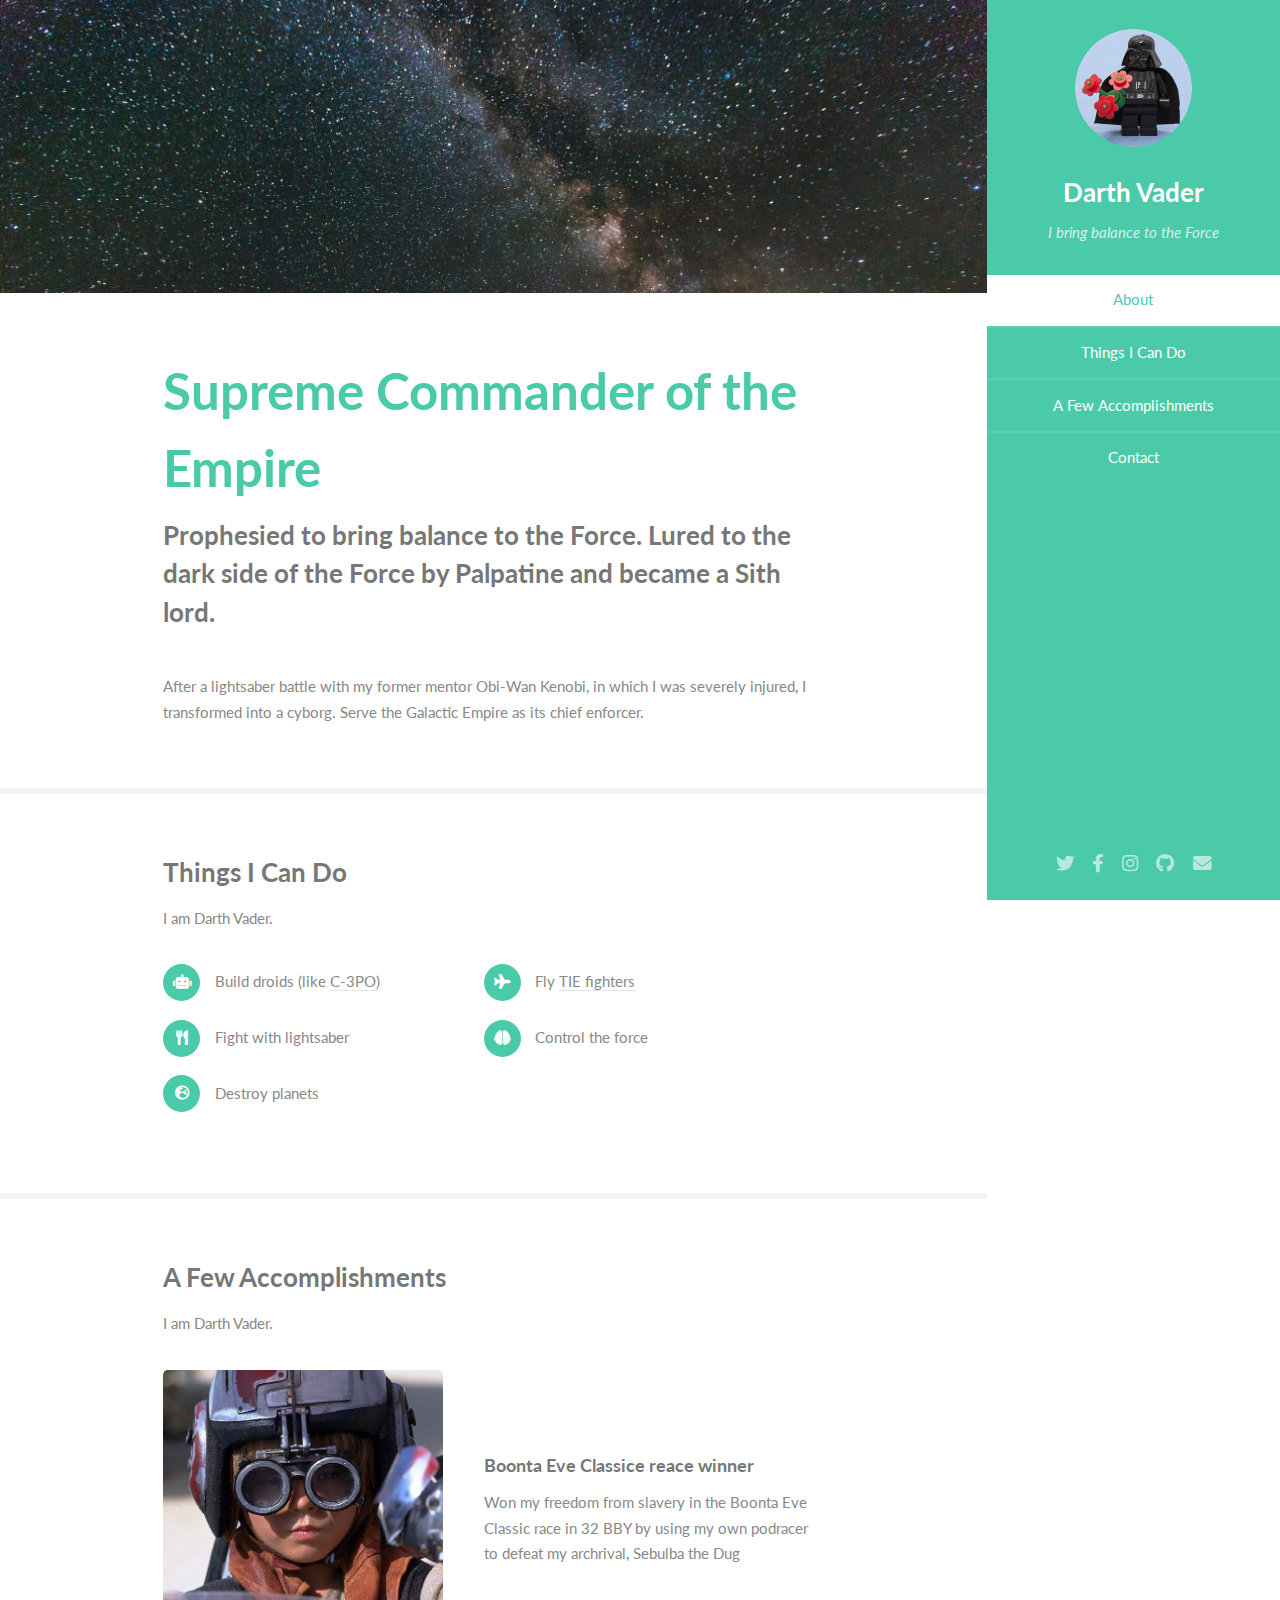
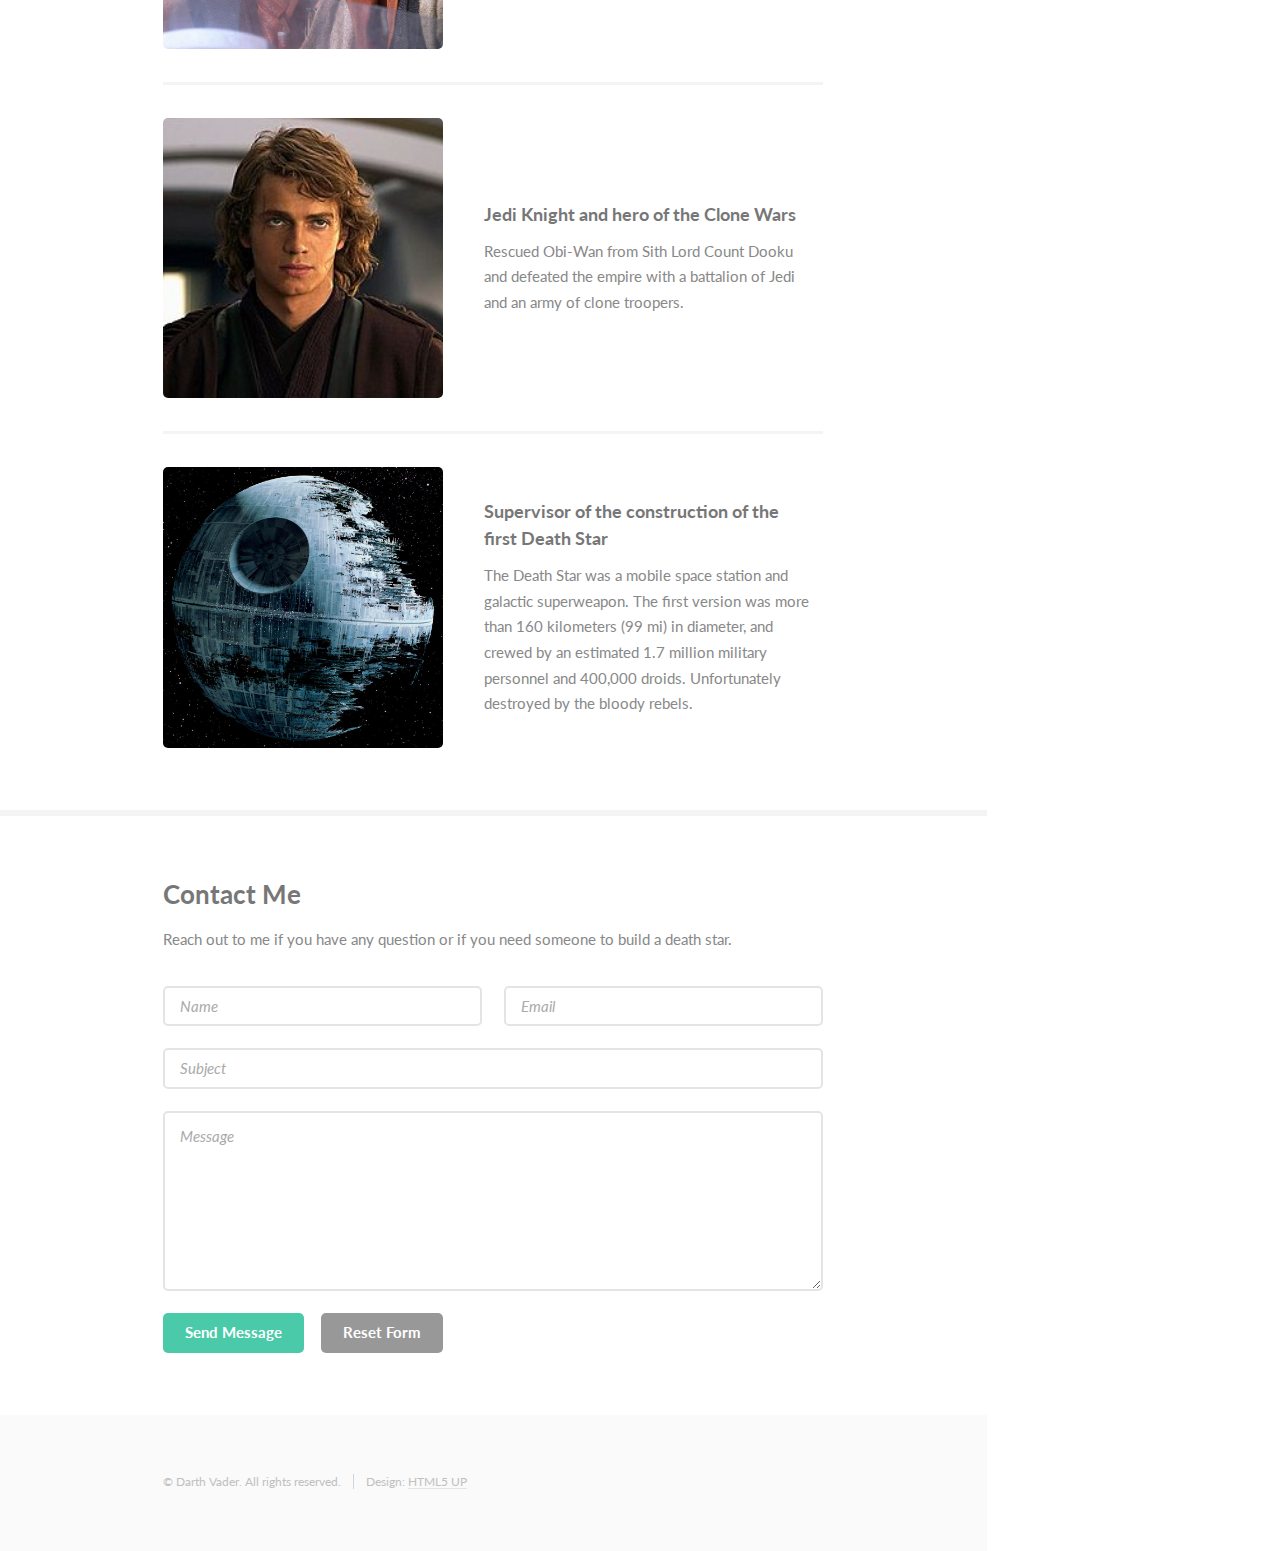
==== resume-template/index.html @ c3c48061 "Added resume website template" ====
<!DOCTYPE HTML>
<!--
	Read Only by HTML5 UP
	html5up.net | @ajlkn
	Free for personal and commercial use under the CCA 3.0 license (html5up.net/license)
-->
<html>
	<head>
		<title>Read Only by HTML5 UP</title>
		<meta charset="utf-8" />
		<meta name="viewport" content="width=device-width, initial-scale=1, user-scalable=no" />
		<link rel="stylesheet" href="assets/css/main.css" />
	</head>
	<body class="is-preload">

		<!-- Header -->
			<section id="header">
				<header>
					<span class="image avatar"><img src="images/avatar.jpg" alt="" /></span>
					<h1 id="logo"><a href="#">Darth Vader</a></h1>
					<p>I bring balance to the Force</p>
				</header>
				<nav id="nav">
					<ul>
						<li><a href="#one" class="active">About</a></li>
						<li><a href="#two">Things I Can Do</a></li>
						<li><a href="#three">A Few Accomplishments</a></li>
						<li><a href="#four">Contact</a></li>
					</ul>
				</nav>
				<footer>
					<ul class="icons">
						<li><a href="https://twitter.com/darthvader" class="icon brands fa-twitter"><span class="label">Twitter</span></a></li>
						<li><a href="https://www.facebook.com/SupremeCommanderofTheEmpire/" class="icon brands fa-facebook-f"><span class="label">Facebook</span></a></li>
						<li><a href="https://www.instagram.com/depressed_darth" class="icon brands fa-instagram"><span class="label">Instagram</span></a></li>
						<li><a href="#" class="icon brands fa-github"><span class="label">Github</span></a></li>
						<li><a href="supremecommanderoftheempire@gmail.com" class="icon solid fa-envelope"><span class="label">Email</span></a></li>
					</ul>
				</footer>
			</section>

		<!-- Wrapper -->
			<div id="wrapper">

				<!-- Main -->
					<div id="main">

						<!-- One -->
							<section id="one">
								<div class="image main" data-position="center">
									<img src="images/banner.jpg" alt="" />
								</div>
								<div class="container">
									<header class="major">
										<h2>Supreme Commander of the Empire</h2>
										<p>Prophesied to bring balance to the Force. Lured to the dark side of the Force by Palpatine and became a Sith lord.</p>
									</header>
									<p>After a lightsaber battle with my former mentor Obi-Wan Kenobi, in which I was severely injured, I transformed into a cyborg. Serve the Galactic Empire as its chief enforcer.</p>
								</div>
							</section>

						<!-- Two -->
							<section id="two">
								<div class="container">
									<h3>Things I Can Do</h3>
									<p>I am Darth Vader.</p>
									<ul class="feature-icons">
										<li class="icon solid fa-robot">Build droids (like <a href="https://en.wikipedia.org/wiki/C-3PO">C-3PO)</a></li>
										<li class="icon solid fa-plane">Fly <a href="https://en.wikipedia.org/wiki/TIE_fighter">TIE fighters</a></li>
										<li class="icon solid fa-utensils">Fight with lightsaber</li>
										<li class="icon solid fa-brain">Control the force</li>
										<li class="icon solid fa-globe-europe">Destroy planets</li>
									</ul>
								</div>
							</section>

						<!-- Three -->
							<section id="three">
								<div class="container">
									<h3>A Few Accomplishments</h3>
									<p>I am Darth Vader.</p>
									<div class="features">
										<article>
											<a href="#" class="image"><img src="images/pic01.jpg" alt="" /></a>
											<div class="inner">
												<h4>Boonta Eve Classice reace winner</h4>
												<p>Won my freedom from slavery in the Boonta Eve Classic race in 32 BBY by using my own podracer to defeat my archrival, Sebulba the Dug</p>
											</div>
										</article>
										<article>
											<a href="#" class="image"><img src="images/pic02.jpg" alt="" /></a>
											<div class="inner">
												<h4>Jedi Knight and hero of the Clone Wars</h4>
												<p>Rescued Obi-Wan from Sith Lord Count Dooku and defeated the empire with a battalion of Jedi and an army of clone troopers.</p>
											</div>
										</article>
										<article>
											<a href="#" class="image"><img src="images/pic03.jpg" alt="" /></a>
											<div class="inner">
												<h4>Supervisor of the construction of the first Death Star</h4>
												<p>The Death Star was a mobile space station and galactic superweapon. The first version was more than 160 kilometers (99 mi) in diameter, and crewed by an estimated 1.7 million military personnel and 400,000 droids. Unfortunately destroyed by the bloody rebels.</p>
											</div>
										</article>
									</div>
								</div>
							</section>

						<!-- Four -->
							<section id="four">
								<div class="container">
									<h3>Contact Me</h3>
									<p>Reach out to me if you have any question or if you need someone to build a death star.</p>
									<form method="post" id="contact-form">
										<div class="row gtr-uniform">
											<div class="col-6 col-12-xsmall"><input type="text" name="name" id="name" placeholder="Name" /></div>
											<div class="col-6 col-12-xsmall"><input type="email" name="email" id="email" placeholder="Email" /></div>
											<div class="col-12"><input type="text" name="subject" id="subject" placeholder="Subject" /></div>
											<div class="col-12"><textarea name="message" id="message" placeholder="Message" rows="6"></textarea></div>
											<div class="col-12">
												<ul class="actions">
													<li><input type="submit" onClick="sendMessage(event)" class="primary" value="Send Message" /></li>
													<li><input type="reset" value="Reset Form" /></li>
												</ul>
											</div>
										</div>
									</form>
								</div>
							</section>
					</div>

				<!-- Footer -->
					<section id="footer">
						<div class="container">
							<ul class="copyright">
								<li>&copy; Darth Vader. All rights reserved.</li><li>Design: <a href="http://html5up.net">HTML5 UP</a></li>
							</ul>
						</div>
					</section>

			</div>

		<!-- Scripts -->
			<script src="assets/js/jquery.min.js"></script>
			<script src="assets/js/jquery.scrollex.min.js"></script>
			<script src="assets/js/jquery.scrolly.min.js"></script>
			<script src="assets/js/browser.min.js"></script>
			<script src="assets/js/breakpoints.min.js"></script>
			<script src="assets/js/util.js"></script>
			<script src="assets/js/main.js"></script>
			<script src="assets/js/contact.js"></script>

	</body>
</html>
---- resume-template/assets/css/main.css ----
@import url("fontawesome-all.min.css");
@import url("https://fonts.googleapis.com/css?family=Lato:400,400italic,700,700italic|Source+Code+Pro:400");

/*
	Read Only by HTML5 UP
	html5up.net | @ajlkn
	Free for personal and commercial use under the CCA 3.0 license (html5up.net/license)
*/

html, body, div, span, applet, object,
iframe, h1, h2, h3, h4, h5, h6, p, blockquote,
pre, a, abbr, acronym, address, big, cite,
code, del, dfn, em, img, ins, kbd, q, s, samp,
small, strike, strong, sub, sup, tt, var, b,
u, i, center, dl, dt, dd, ol, ul, li, fieldset,
form, label, legend, table, caption, tbody,
tfoot, thead, tr, th, td, article, aside,
canvas, details, embed, figure, figcaption,
footer, header, hgroup, menu, nav, output, ruby,
section, summary, time, mark, audio, video {
	margin: 0;
	padding: 0;
	border: 0;
	font-size: 100%;
	font: inherit;
	vertical-align: baseline;}

article, aside, details, figcaption, figure,
footer, header, hgroup, menu, nav, section {
	display: block;}

body {
	line-height: 1;
}

ol, ul {
	list-style: none;
}

blockquote, q {
	quotes: none;
}

	blockquote:before, blockquote:after, q:before, q:after {
		content: '';
		content: none;
	}

table {
	border-collapse: collapse;
	border-spacing: 0;
}

body {
	-webkit-text-size-adjust: none;
}

mark {
	background-color: transparent;
	color: inherit;
}

input::-moz-focus-inner {
	border: 0;
	padding: 0;
}

input, select, textarea {
	-moz-appearance: none;
	-webkit-appearance: none;
	-ms-appearance: none;
	appearance: none;
}

/* Basic */

	html {
		box-sizing: border-box;
	}

	*, *:before, *:after {
		box-sizing: inherit;
	}

	body {
		background: #fff;
	}

		body.is-preload *, body.is-preload *:before, body.is-preload *:after {
			-moz-animation: none !important;
			-webkit-animation: none !important;
			-ms-animation: none !important;
			animation: none !important;
			-moz-transition: none !important;
			-webkit-transition: none !important;
			-ms-transition: none !important;
			transition: none !important;
		}

	body, input, select, textarea {
		color: #888;
		font-family: "Lato", sans-serif;
		font-size: 16pt;
		font-weight: 400;
		line-height: 1.75em;
	}

	a {
		-moz-transition: color 0.2s ease-in-out, border-color 0.2s ease-in-out;
		-webkit-transition: color 0.2s ease-in-out, border-color 0.2s ease-in-out;
		-ms-transition: color 0.2s ease-in-out, border-color 0.2s ease-in-out;
		transition: color 0.2s ease-in-out, border-color 0.2s ease-in-out;
		border-bottom: solid 1px #e4e4e4;
		color: inherit;
		text-decoration: none;
	}

		a:hover {
			border-bottom-color: transparent;
			color: #4acaa8 !important;
		}

	strong, b {
		color: #777;
		font-weight: 700;
	}

	em, i {
		font-style: italic;
	}

	p {
		margin: 0 0 2.25em 0;
	}

	h1, h2, h3, h4, h5, h6 {
		color: #777;
		font-weight: 700;
		line-height: 1em;
		margin: 0 0 0.5625em 0;
	}

		h1 a, h2 a, h3 a, h4 a, h5 a, h6 a {
			border: 0;
			color: inherit;
			text-decoration: none;
		}

	h2 {
		font-size: 2em;
		line-height: 1.5em;
	}

	h3 {
		font-size: 1.75em;
		line-height: 1.5em;
	}

	h4 {
		font-size: 1.25em;
		line-height: 1.5em;
	}

	h5 {
		font-size: 0.9em;
		line-height: 1.5em;
	}

	h6 {
		font-size: 0.7em;
		line-height: 1.5em;
	}

	sub {
		font-size: 0.8em;
		position: relative;
		top: 0.5em;
	}

	sup {
		font-size: 0.8em;
		position: relative;
		top: -0.5em;
	}

	hr {
		border: 0;
		border-bottom: solid 2px #f4f4f4;
		margin: 2.25em 0;
	}

		hr.major {
			margin: 3.375em 0;
		}

	blockquote {
		border-left: solid 8px #e4e4e4;
		font-style: italic;
		margin: 0 0 2.25em 0;
		padding: 0.5em 0 0.5em 2em;
	}

	code {
		background: #555;
		border-radius: 5px;
		color: #fff;
		font-family: "Source Code Pro", monospace;
		font-size: 0.9em;
		margin: 0 0.25em;
		padding: 0.25em 0.65em;
	}

	pre {
		font-family: "Source Code Pro", monospace;
		font-size: 0.9em;
		margin: 0 0 2.25em 0;
	}

		pre code {
			-webkit-overflow-scrolling: touch;
			display: block;
			line-height: 1.5em;
			overflow-x: auto;
			padding: 1em 1.5em;
		}

	.align-left {
		text-align: left;
	}

	.align-center {
		text-align: center;
	}

	.align-right {
		text-align: right;
	}

/* Row */

	.row {
		display: flex;
		flex-wrap: wrap;
		box-sizing: border-box;
		align-items: stretch;
	}

		.row > * {
			box-sizing: border-box;
		}

		.row.gtr-uniform > * > :last-child {
			margin-bottom: 0;
		}

		.row.aln-left {
			justify-content: flex-start;
		}

		.row.aln-center {
			justify-content: center;
		}

		.row.aln-right {
			justify-content: flex-end;
		}

		.row.aln-top {
			align-items: flex-start;
		}

		.row.aln-middle {
			align-items: center;
		}

		.row.aln-bottom {
			align-items: flex-end;
		}

		.row > .imp {
			order: -1;
		}

		.row > .col-1 {
			width: 8.33333%;
		}

		.row > .off-1 {
			margin-left: 8.33333%;
		}

		.row > .col-2 {
			width: 16.66667%;
		}

		.row > .off-2 {
			margin-left: 16.66667%;
		}

		.row > .col-3 {
			width: 25%;
		}

		.row > .off-3 {
			margin-left: 25%;
		}

		.row > .col-4 {
			width: 33.33333%;
		}

		.row > .off-4 {
			margin-left: 33.33333%;
		}

		.row > .col-5 {
			width: 41.66667%;
		}

		.row > .off-5 {
			margin-left: 41.66667%;
		}

		.row > .col-6 {
			width: 50%;
		}

		.row > .off-6 {
			margin-left: 50%;
		}

		.row > .col-7 {
			width: 58.33333%;
		}

		.row > .off-7 {
			margin-left: 58.33333%;
		}

		.row > .col-8 {
			width: 66.66667%;
		}

		.row > .off-8 {
			margin-left: 66.66667%;
		}

		.row > .col-9 {
			width: 75%;
		}

		.row > .off-9 {
			margin-left: 75%;
		}

		.row > .col-10 {
			width: 83.33333%;
		}

		.row > .off-10 {
			margin-left: 83.33333%;
		}

		.row > .col-11 {
			width: 91.66667%;
		}

		.row > .off-11 {
			margin-left: 91.66667%;
		}

		.row > .col-12 {
			width: 100%;
		}

		.row > .off-12 {
			margin-left: 100%;
		}

		.row.gtr-0 {
			margin-top: 0;
			margin-left: 0em;
		}

			.row.gtr-0 > * {
				padding: 0 0 0 0em;
			}

			.row.gtr-0.gtr-uniform {
				margin-top: 0em;
			}

				.row.gtr-0.gtr-uniform > * {
					padding-top: 0em;
				}

		.row.gtr-25 {
			margin-top: 0;
			margin-left: -0.5em;
		}

			.row.gtr-25 > * {
				padding: 0 0 0 0.5em;
			}

			.row.gtr-25.gtr-uniform {
				margin-top: -0.5em;
			}

				.row.gtr-25.gtr-uniform > * {
					padding-top: 0.5em;
				}

		.row.gtr-50 {
			margin-top: 0;
			margin-left: -1em;
		}

			.row.gtr-50 > * {
				padding: 0 0 0 1em;
			}

			.row.gtr-50.gtr-uniform {
				margin-top: -1em;
			}

				.row.gtr-50.gtr-uniform > * {
					padding-top: 1em;
				}

		.row {
			margin-top: 0;
			margin-left: -2em;
		}

			.row > * {
				padding: 0 0 0 2em;
			}

			.row.gtr-uniform {
				margin-top: -2em;
			}

				.row.gtr-uniform > * {
					padding-top: 2em;
				}

		.row.gtr-150 {
			margin-top: 0;
			margin-left: -3em;
		}

			.row.gtr-150 > * {
				padding: 0 0 0 3em;
			}

			.row.gtr-150.gtr-uniform {
				margin-top: -3em;
			}

				.row.gtr-150.gtr-uniform > * {
					padding-top: 3em;
				}

		.row.gtr-200 {
			margin-top: 0;
			margin-left: -4em;
		}

			.row.gtr-200 > * {
				padding: 0 0 0 4em;
			}

			.row.gtr-200.gtr-uniform {
				margin-top: -4em;
			}

				.row.gtr-200.gtr-uniform > * {
					padding-top: 4em;
				}

		@media screen and (max-width: 1680px) {

			.row {
				display: flex;
				flex-wrap: wrap;
				box-sizing: border-box;
				align-items: stretch;
			}

				.row > * {
					box-sizing: border-box;
				}

				.row.gtr-uniform > * > :last-child {
					margin-bottom: 0;
				}

				.row.aln-left {
					justify-content: flex-start;
				}

				.row.aln-center {
					justify-content: center;
				}

				.row.aln-right {
					justify-content: flex-end;
				}

				.row.aln-top {
					align-items: flex-start;
				}

				.row.aln-middle {
					align-items: center;
				}

				.row.aln-bottom {
					align-items: flex-end;
				}

				.row > .imp-xlarge {
					order: -1;
				}

				.row > .col-1-xlarge {
					width: 8.33333%;
				}

				.row > .off-1-xlarge {
					margin-left: 8.33333%;
				}

				.row > .col-2-xlarge {
					width: 16.66667%;
				}

				.row > .off-2-xlarge {
					margin-left: 16.66667%;
				}

				.row > .col-3-xlarge {
					width: 25%;
				}

				.row > .off-3-xlarge {
					margin-left: 25%;
				}

				.row > .col-4-xlarge {
					width: 33.33333%;
				}

				.row > .off-4-xlarge {
					margin-left: 33.33333%;
				}

				.row > .col-5-xlarge {
					width: 41.66667%;
				}

				.row > .off-5-xlarge {
					margin-left: 41.66667%;
				}

				.row > .col-6-xlarge {
					width: 50%;
				}

				.row > .off-6-xlarge {
					margin-left: 50%;
				}

				.row > .col-7-xlarge {
					width: 58.33333%;
				}

				.row > .off-7-xlarge {
					margin-left: 58.33333%;
				}

				.row > .col-8-xlarge {
					width: 66.66667%;
				}

				.row > .off-8-xlarge {
					margin-left: 66.66667%;
				}

				.row > .col-9-xlarge {
					width: 75%;
				}

				.row > .off-9-xlarge {
					margin-left: 75%;
				}

				.row > .col-10-xlarge {
					width: 83.33333%;
				}

				.row > .off-10-xlarge {
					margin-left: 83.33333%;
				}

				.row > .col-11-xlarge {
					width: 91.66667%;
				}

				.row > .off-11-xlarge {
					margin-left: 91.66667%;
				}

				.row > .col-12-xlarge {
					width: 100%;
				}

				.row > .off-12-xlarge {
					margin-left: 100%;
				}

				.row.gtr-0 {
					margin-top: 0;
					margin-left: 0em;
				}

					.row.gtr-0 > * {
						padding: 0 0 0 0em;
					}

					.row.gtr-0.gtr-uniform {
						margin-top: 0em;
					}

						.row.gtr-0.gtr-uniform > * {
							padding-top: 0em;
						}

				.row.gtr-25 {
					margin-top: 0;
					margin-left: -0.5em;
				}

					.row.gtr-25 > * {
						padding: 0 0 0 0.5em;
					}

					.row.gtr-25.gtr-uniform {
						margin-top: -0.5em;
					}

						.row.gtr-25.gtr-uniform > * {
							padding-top: 0.5em;
						}

				.row.gtr-50 {
					margin-top: 0;
					margin-left: -1em;
				}

					.row.gtr-50 > * {
						padding: 0 0 0 1em;
					}

					.row.gtr-50.gtr-uniform {
						margin-top: -1em;
					}

						.row.gtr-50.gtr-uniform > * {
							padding-top: 1em;
						}

				.row {
					margin-top: 0;
					margin-left: -2em;
				}

					.row > * {
						padding: 0 0 0 2em;
					}

					.row.gtr-uniform {
						margin-top: -2em;
					}

						.row.gtr-uniform > * {
							padding-top: 2em;
						}

				.row.gtr-150 {
					margin-top: 0;
					margin-left: -3em;
				}

					.row.gtr-150 > * {
						padding: 0 0 0 3em;
					}

					.row.gtr-150.gtr-uniform {
						margin-top: -3em;
					}

						.row.gtr-150.gtr-uniform > * {
							padding-top: 3em;
						}

				.row.gtr-200 {
					margin-top: 0;
					margin-left: -4em;
				}

					.row.gtr-200 > * {
						padding: 0 0 0 4em;
					}

					.row.gtr-200.gtr-uniform {
						margin-top: -4em;
					}

						.row.gtr-200.gtr-uniform > * {
							padding-top: 4em;
						}

		}

		@media screen and (max-width: 1280px) {

			.row {
				display: flex;
				flex-wrap: wrap;
				box-sizing: border-box;
				align-items: stretch;
			}

				.row > * {
					box-sizing: border-box;
				}

				.row.gtr-uniform > * > :last-child {
					margin-bottom: 0;
				}

				.row.aln-left {
					justify-content: flex-start;
				}

				.row.aln-center {
					justify-content: center;
				}

				.row.aln-right {
					justify-content: flex-end;
				}

				.row.aln-top {
					align-items: flex-start;
				}

				.row.aln-middle {
					align-items: center;
				}

				.row.aln-bottom {
					align-items: flex-end;
				}

				.row > .imp-large {
					order: -1;
				}

				.row > .col-1-large {
					width: 8.33333%;
				}

				.row > .off-1-large {
					margin-left: 8.33333%;
				}

				.row > .col-2-large {
					width: 16.66667%;
				}

				.row > .off-2-large {
					margin-left: 16.66667%;
				}

				.row > .col-3-large {
					width: 25%;
				}

				.row > .off-3-large {
					margin-left: 25%;
				}

				.row > .col-4-large {
					width: 33.33333%;
				}

				.row > .off-4-large {
					margin-left: 33.33333%;
				}

				.row > .col-5-large {
					width: 41.66667%;
				}

				.row > .off-5-large {
					margin-left: 41.66667%;
				}

				.row > .col-6-large {
					width: 50%;
				}

				.row > .off-6-large {
					margin-left: 50%;
				}

				.row > .col-7-large {
					width: 58.33333%;
				}

				.row > .off-7-large {
					margin-left: 58.33333%;
				}

				.row > .col-8-large {
					width: 66.66667%;
				}

				.row > .off-8-large {
					margin-left: 66.66667%;
				}

				.row > .col-9-large {
					width: 75%;
				}

				.row > .off-9-large {
					margin-left: 75%;
				}

				.row > .col-10-large {
					width: 83.33333%;
				}

				.row > .off-10-large {
					margin-left: 83.33333%;
				}

				.row > .col-11-large {
					width: 91.66667%;
				}

				.row > .off-11-large {
					margin-left: 91.66667%;
				}

				.row > .col-12-large {
					width: 100%;
				}

				.row > .off-12-large {
					margin-left: 100%;
				}

				.row.gtr-0 {
					margin-top: 0;
					margin-left: 0em;
				}

					.row.gtr-0 > * {
						padding: 0 0 0 0em;
					}

					.row.gtr-0.gtr-uniform {
						margin-top: 0em;
					}

						.row.gtr-0.gtr-uniform > * {
							padding-top: 0em;
						}

				.row.gtr-25 {
					margin-top: 0;
					margin-left: -0.375em;
				}

					.row.gtr-25 > * {
						padding: 0 0 0 0.375em;
					}

					.row.gtr-25.gtr-uniform {
						margin-top: -0.375em;
					}

						.row.gtr-25.gtr-uniform > * {
							padding-top: 0.375em;
						}

				.row.gtr-50 {
					margin-top: 0;
					margin-left: -0.75em;
				}

					.row.gtr-50 > * {
						padding: 0 0 0 0.75em;
					}

					.row.gtr-50.gtr-uniform {
						margin-top: -0.75em;
					}

						.row.gtr-50.gtr-uniform > * {
							padding-top: 0.75em;
						}

				.row {
					margin-top: 0;
					margin-left: -1.5em;
				}

					.row > * {
						padding: 0 0 0 1.5em;
					}

					.row.gtr-uniform {
						margin-top: -1.5em;
					}

						.row.gtr-uniform > * {
							padding-top: 1.5em;
						}

				.row.gtr-150 {
					margin-top: 0;
					margin-left: -2.25em;
				}

					.row.gtr-150 > * {
						padding: 0 0 0 2.25em;
					}

					.row.gtr-150.gtr-uniform {
						margin-top: -2.25em;
					}

						.row.gtr-150.gtr-uniform > * {
							padding-top: 2.25em;
						}

				.row.gtr-200 {
					margin-top: 0;
					margin-left: -3em;
				}

					.row.gtr-200 > * {
						padding: 0 0 0 3em;
					}

					.row.gtr-200.gtr-uniform {
						margin-top: -3em;
					}

						.row.gtr-200.gtr-uniform > * {
							padding-top: 3em;
						}

		}

		@media screen and (max-width: 1024px) {

			.row {
				display: flex;
				flex-wrap: wrap;
				box-sizing: border-box;
				align-items: stretch;
			}

				.row > * {
					box-sizing: border-box;
				}

				.row.gtr-uniform > * > :last-child {
					margin-bottom: 0;
				}

				.row.aln-left {
					justify-content: flex-start;
				}

				.row.aln-center {
					justify-content: center;
				}

				.row.aln-right {
					justify-content: flex-end;
				}

				.row.aln-top {
					align-items: flex-start;
				}

				.row.aln-middle {
					align-items: center;
				}

				.row.aln-bottom {
					align-items: flex-end;
				}

				.row > .imp-medium {
					order: -1;
				}

				.row > .col-1-medium {
					width: 8.33333%;
				}

				.row > .off-1-medium {
					margin-left: 8.33333%;
				}

				.row > .col-2-medium {
					width: 16.66667%;
				}

				.row > .off-2-medium {
					margin-left: 16.66667%;
				}

				.row > .col-3-medium {
					width: 25%;
				}

				.row > .off-3-medium {
					margin-left: 25%;
				}

				.row > .col-4-medium {
					width: 33.33333%;
				}

				.row > .off-4-medium {
					margin-left: 33.33333%;
				}

				.row > .col-5-medium {
					width: 41.66667%;
				}

				.row > .off-5-medium {
					margin-left: 41.66667%;
				}

				.row > .col-6-medium {
					width: 50%;
				}

				.row > .off-6-medium {
					margin-left: 50%;
				}

				.row > .col-7-medium {
					width: 58.33333%;
				}

				.row > .off-7-medium {
					margin-left: 58.33333%;
				}

				.row > .col-8-medium {
					width: 66.66667%;
				}

				.row > .off-8-medium {
					margin-left: 66.66667%;
				}

				.row > .col-9-medium {
					width: 75%;
				}

				.row > .off-9-medium {
					margin-left: 75%;
				}

				.row > .col-10-medium {
					width: 83.33333%;
				}

				.row > .off-10-medium {
					margin-left: 83.33333%;
				}

				.row > .col-11-medium {
					width: 91.66667%;
				}

				.row > .off-11-medium {
					margin-left: 91.66667%;
				}

				.row > .col-12-medium {
					width: 100%;
				}

				.row > .off-12-medium {
					margin-left: 100%;
				}

				.row.gtr-0 {
					margin-top: 0;
					margin-left: 0em;
				}

					.row.gtr-0 > * {
						padding: 0 0 0 0em;
					}

					.row.gtr-0.gtr-uniform {
						margin-top: 0em;
					}

						.row.gtr-0.gtr-uniform > * {
							padding-top: 0em;
						}

				.row.gtr-25 {
					margin-top: 0;
					margin-left: -0.375em;
				}

					.row.gtr-25 > * {
						padding: 0 0 0 0.375em;
					}

					.row.gtr-25.gtr-uniform {
						margin-top: -0.375em;
					}

						.row.gtr-25.gtr-uniform > * {
							padding-top: 0.375em;
						}

				.row.gtr-50 {
					margin-top: 0;
					margin-left: -0.75em;
				}

					.row.gtr-50 > * {
						padding: 0 0 0 0.75em;
					}

					.row.gtr-50.gtr-uniform {
						margin-top: -0.75em;
					}

						.row.gtr-50.gtr-uniform > * {
							padding-top: 0.75em;
						}

				.row {
					margin-top: 0;
					margin-left: -1.5em;
				}

					.row > * {
						padding: 0 0 0 1.5em;
					}

					.row.gtr-uniform {
						margin-top: -1.5em;
					}

						.row.gtr-uniform > * {
							padding-top: 1.5em;
						}

				.row.gtr-150 {
					margin-top: 0;
					margin-left: -2.25em;
				}

					.row.gtr-150 > * {
						padding: 0 0 0 2.25em;
					}

					.row.gtr-150.gtr-uniform {
						margin-top: -2.25em;
					}

						.row.gtr-150.gtr-uniform > * {
							padding-top: 2.25em;
						}

				.row.gtr-200 {
					margin-top: 0;
					margin-left: -3em;
				}

					.row.gtr-200 > * {
						padding: 0 0 0 3em;
					}

					.row.gtr-200.gtr-uniform {
						margin-top: -3em;
					}

						.row.gtr-200.gtr-uniform > * {
							padding-top: 3em;
						}

		}

		@media screen and (max-width: 736px) {

			.row {
				display: flex;
				flex-wrap: wrap;
				box-sizing: border-box;
				align-items: stretch;
			}

				.row > * {
					box-sizing: border-box;
				}

				.row.gtr-uniform > * > :last-child {
					margin-bottom: 0;
				}

				.row.aln-left {
					justify-content: flex-start;
				}

				.row.aln-center {
					justify-content: center;
				}

				.row.aln-right {
					justify-content: flex-end;
				}

				.row.aln-top {
					align-items: flex-start;
				}

				.row.aln-middle {
					align-items: center;
				}

				.row.aln-bottom {
					align-items: flex-end;
				}

				.row > .imp-small {
					order: -1;
				}

				.row > .col-1-small {
					width: 8.33333%;
				}

				.row > .off-1-small {
					margin-left: 8.33333%;
				}

				.row > .col-2-small {
					width: 16.66667%;
				}

				.row > .off-2-small {
					margin-left: 16.66667%;
				}

				.row > .col-3-small {
					width: 25%;
				}

				.row > .off-3-small {
					margin-left: 25%;
				}

				.row > .col-4-small {
					width: 33.33333%;
				}

				.row > .off-4-small {
					margin-left: 33.33333%;
				}

				.row > .col-5-small {
					width: 41.66667%;
				}

				.row > .off-5-small {
					margin-left: 41.66667%;
				}

				.row > .col-6-small {
					width: 50%;
				}

				.row > .off-6-small {
					margin-left: 50%;
				}

				.row > .col-7-small {
					width: 58.33333%;
				}

				.row > .off-7-small {
					margin-left: 58.33333%;
				}

				.row > .col-8-small {
					width: 66.66667%;
				}

				.row > .off-8-small {
					margin-left: 66.66667%;
				}

				.row > .col-9-small {
					width: 75%;
				}

				.row > .off-9-small {
					margin-left: 75%;
				}

				.row > .col-10-small {
					width: 83.33333%;
				}

				.row > .off-10-small {
					margin-left: 83.33333%;
				}

				.row > .col-11-small {
					width: 91.66667%;
				}

				.row > .off-11-small {
					margin-left: 91.66667%;
				}

				.row > .col-12-small {
					width: 100%;
				}

				.row > .off-12-small {
					margin-left: 100%;
				}

				.row.gtr-0 {
					margin-top: 0;
					margin-left: 0em;
				}

					.row.gtr-0 > * {
						padding: 0 0 0 0em;
					}

					.row.gtr-0.gtr-uniform {
						margin-top: 0em;
					}

						.row.gtr-0.gtr-uniform > * {
							padding-top: 0em;
						}

				.row.gtr-25 {
					margin-top: 0;
					margin-left: -0.3125em;
				}

					.row.gtr-25 > * {
						padding: 0 0 0 0.3125em;
					}

					.row.gtr-25.gtr-uniform {
						margin-top: -0.3125em;
					}

						.row.gtr-25.gtr-uniform > * {
							padding-top: 0.3125em;
						}

				.row.gtr-50 {
					margin-top: 0;
					margin-left: -0.625em;
				}

					.row.gtr-50 > * {
						padding: 0 0 0 0.625em;
					}

					.row.gtr-50.gtr-uniform {
						margin-top: -0.625em;
					}

						.row.gtr-50.gtr-uniform > * {
							padding-top: 0.625em;
						}

				.row {
					margin-top: 0;
					margin-left: -1.25em;
				}

					.row > * {
						padding: 0 0 0 1.25em;
					}

					.row.gtr-uniform {
						margin-top: -1.25em;
					}

						.row.gtr-uniform > * {
							padding-top: 1.25em;
						}

				.row.gtr-150 {
					margin-top: 0;
					margin-left: -1.875em;
				}

					.row.gtr-150 > * {
						padding: 0 0 0 1.875em;
					}

					.row.gtr-150.gtr-uniform {
						margin-top: -1.875em;
					}

						.row.gtr-150.gtr-uniform > * {
							padding-top: 1.875em;
						}

				.row.gtr-200 {
					margin-top: 0;
					margin-left: -2.5em;
				}

					.row.gtr-200 > * {
						padding: 0 0 0 2.5em;
					}

					.row.gtr-200.gtr-uniform {
						margin-top: -2.5em;
					}

						.row.gtr-200.gtr-uniform > * {
							padding-top: 2.5em;
						}

		}

		@media screen and (max-width: 480px) {

			.row {
				display: flex;
				flex-wrap: wrap;
				box-sizing: border-box;
				align-items: stretch;
			}

				.row > * {
					box-sizing: border-box;
				}

				.row.gtr-uniform > * > :last-child {
					margin-bottom: 0;
				}

				.row.aln-left {
					justify-content: flex-start;
				}

				.row.aln-center {
					justify-content: center;
				}

				.row.aln-right {
					justify-content: flex-end;
				}

				.row.aln-top {
					align-items: flex-start;
				}

				.row.aln-middle {
					align-items: center;
				}

				.row.aln-bottom {
					align-items: flex-end;
				}

				.row > .imp-xsmall {
					order: -1;
				}

				.row > .col-1-xsmall {
					width: 8.33333%;
				}

				.row > .off-1-xsmall {
					margin-left: 8.33333%;
				}

				.row > .col-2-xsmall {
					width: 16.66667%;
				}

				.row > .off-2-xsmall {
					margin-left: 16.66667%;
				}

				.row > .col-3-xsmall {
					width: 25%;
				}

				.row > .off-3-xsmall {
					margin-left: 25%;
				}

				.row > .col-4-xsmall {
					width: 33.33333%;
				}

				.row > .off-4-xsmall {
					margin-left: 33.33333%;
				}

				.row > .col-5-xsmall {
					width: 41.66667%;
				}

				.row > .off-5-xsmall {
					margin-left: 41.66667%;
				}

				.row > .col-6-xsmall {
					width: 50%;
				}

				.row > .off-6-xsmall {
					margin-left: 50%;
				}

				.row > .col-7-xsmall {
					width: 58.33333%;
				}

				.row > .off-7-xsmall {
					margin-left: 58.33333%;
				}

				.row > .col-8-xsmall {
					width: 66.66667%;
				}

				.row > .off-8-xsmall {
					margin-left: 66.66667%;
				}

				.row > .col-9-xsmall {
					width: 75%;
				}

				.row > .off-9-xsmall {
					margin-left: 75%;
				}

				.row > .col-10-xsmall {
					width: 83.33333%;
				}

				.row > .off-10-xsmall {
					margin-left: 83.33333%;
				}

				.row > .col-11-xsmall {
					width: 91.66667%;
				}

				.row > .off-11-xsmall {
					margin-left: 91.66667%;
				}

				.row > .col-12-xsmall {
					width: 100%;
				}

				.row > .off-12-xsmall {
					margin-left: 100%;
				}

				.row.gtr-0 {
					margin-top: 0;
					margin-left: 0em;
				}

					.row.gtr-0 > * {
						padding: 0 0 0 0em;
					}

					.row.gtr-0.gtr-uniform {
						margin-top: 0em;
					}

						.row.gtr-0.gtr-uniform > * {
							padding-top: 0em;
						}

				.row.gtr-25 {
					margin-top: 0;
					margin-left: -0.3125em;
				}

					.row.gtr-25 > * {
						padding: 0 0 0 0.3125em;
					}

					.row.gtr-25.gtr-uniform {
						margin-top: -0.3125em;
					}

						.row.gtr-25.gtr-uniform > * {
							padding-top: 0.3125em;
						}

				.row.gtr-50 {
					margin-top: 0;
					margin-left: -0.625em;
				}

					.row.gtr-50 > * {
						padding: 0 0 0 0.625em;
					}

					.row.gtr-50.gtr-uniform {
						margin-top: -0.625em;
					}

						.row.gtr-50.gtr-uniform > * {
							padding-top: 0.625em;
						}

				.row {
					margin-top: 0;
					margin-left: -1.25em;
				}

					.row > * {
						padding: 0 0 0 1.25em;
					}

					.row.gtr-uniform {
						margin-top: -1.25em;
					}

						.row.gtr-uniform > * {
							padding-top: 1.25em;
						}

				.row.gtr-150 {
					margin-top: 0;
					margin-left: -1.875em;
				}

					.row.gtr-150 > * {
						padding: 0 0 0 1.875em;
					}

					.row.gtr-150.gtr-uniform {
						margin-top: -1.875em;
					}

						.row.gtr-150.gtr-uniform > * {
							padding-top: 1.875em;
						}

				.row.gtr-200 {
					margin-top: 0;
					margin-left: -2.5em;
				}

					.row.gtr-200 > * {
						padding: 0 0 0 2.5em;
					}

					.row.gtr-200.gtr-uniform {
						margin-top: -2.5em;
					}

						.row.gtr-200.gtr-uniform > * {
							padding-top: 2.5em;
						}

		}

/* Container */

	.container {
		margin: 0 auto;
		max-width: calc(100% - 4.5em);
		width: 45em;
	}

		.container.xsmall {
			width: 11.25em;
		}

		.container.small {
			width: 22.5em;
		}

		.container.medium {
			width: 33.75em;
		}

		.container.large {
			width: 56.25em;
		}

		.container.xlarge {
			width: 67.5em;
		}

		.container.max {
			width: 100%;
		}

		@media screen and (max-width: 1024px) {

			.container {
				width: 100% !important;
			}

		}

		@media screen and (max-width: 480px) {

			.container {
				max-width: calc(100% - 3.375em);
			}

		}

/* Section/Article */

	section.special, article.special {
		text-align: center;
	}

	header p {
		color: #aaa;
		position: relative;
		margin: 0 0 1.6875em 0;
	}

	header h2 + p {
		font-size: 1.25em;
		margin-top: -0.5em;
		line-height: 1.5em;
	}

	header h3 + p {
		font-size: 1.1em;
		margin-top: -0.35em;
		line-height: 1.5em;
	}

	header h4 + p,
	header h5 + p,
	header h6 + p {
		font-size: 0.9em;
		margin-top: -0.25em;
		line-height: 1.5em;
	}

	header.major h2 {
		color: #4acaa8;
		font-size: 3.5em;
	}

		header.major h2 + p {
			color: #777;
			font-size: 1.75em;
			font-weight: 700;
			margin-top: -0.75em;
		}

/* Form */

	form {
		margin: 0 0 2.25em 0;
	}

	label {
		color: #777;
		display: block;
		font-size: 0.9em;
		font-weight: 700;
		margin: 0 0 1.125em 0;
	}

	input::-moz-focus-inner {
		border: 0;
		padding: 0;
	}

	input[type="text"],
	input[type="password"],
	input[type="email"],
	select,
	textarea {
		-moz-appearance: none;
		-webkit-appearance: none;
		-ms-appearance: none;
		appearance: none;
		border-radius: 5px;
		border: none;
		border: solid 2px #e4e4e4;
		color: inherit;
		display: block;
		outline: 0;
		padding: 0 1em;
		text-decoration: none;
		width: 100%;
	}

		input[type="text"]:invalid,
		input[type="password"]:invalid,
		input[type="email"]:invalid,
		select:invalid,
		textarea:invalid {
			box-shadow: none;
		}

		input[type="text"]:focus,
		input[type="password"]:focus,
		input[type="email"]:focus,
		select:focus,
		textarea:focus {
			border-color: #4acaa8;
		}

	select {
		background-image: url("data:image/svg+xml;charset=utf8,%3Csvg xmlns='http://www.w3.org/2000/svg' width='40' height='40' preserveAspectRatio='none' viewBox='0 0 40 40'%3E%3Cpath d='M9.4,12.3l10.4,10.4l10.4-10.4c0.2-0.2,0.5-0.4,0.9-0.4c0.3,0,0.6,0.1,0.9,0.4l3.3,3.3c0.2,0.2,0.4,0.5,0.4,0.9 c0,0.4-0.1,0.6-0.4,0.9L20.7,31.9c-0.2,0.2-0.5,0.4-0.9,0.4c-0.3,0-0.6-0.1-0.9-0.4L4.3,17.3c-0.2-0.2-0.4-0.5-0.4-0.9 c0-0.4,0.1-0.6,0.4-0.9l3.3-3.3c0.2-0.2,0.5-0.4,0.9-0.4S9.1,12.1,9.4,12.3z' fill='%23e4e4e4' /%3E%3C/svg%3E");
		background-size: 1.25em;
		background-repeat: no-repeat;
		background-position: calc(100% - 1em) center;
		height: 2.75em;
		padding-right: 2.75em;
		text-overflow: ellipsis;
	}

		select option {
			color: #777;
			background: #fff;
		}

		select:focus::-ms-value {
			background-color: transparent;
		}

		select::-ms-expand {
			display: none;
		}

	input[type="text"],
	input[type="password"],
	input[type="email"],
	select {
		height: 2.75em;
	}

	textarea {
		padding: 0.75em 1em;
	}

	input[type="checkbox"],
	input[type="radio"] {
		-moz-appearance: none;
		-webkit-appearance: none;
		-ms-appearance: none;
		appearance: none;
		display: block;
		float: left;
		margin-right: -2em;
		opacity: 0;
		width: 1em;
		z-index: -1;
	}

		input[type="checkbox"] + label,
		input[type="radio"] + label {
			text-decoration: none;
			color: #888;
			cursor: pointer;
			display: inline-block;
			font-size: 1em;
			font-weight: 400;
			padding-left: 2.4em;
			padding-right: 0.75em;
			position: relative;
		}

			input[type="checkbox"] + label:before,
			input[type="radio"] + label:before {
				-moz-osx-font-smoothing: grayscale;
				-webkit-font-smoothing: antialiased;
				display: inline-block;
				font-style: normal;
				font-variant: normal;
				text-rendering: auto;
				line-height: 1;
				text-transform: none !important;
				font-family: 'Font Awesome 5 Free';
				font-weight: 900;
			}

			input[type="checkbox"] + label:before,
			input[type="radio"] + label:before {
				background: #fafafa;
				border-radius: 5px;
				border: solid 2px #e4e4e4;
				content: '';
				display: inline-block;
				font-size: 0.8em;
				height: 2.0625em;
				left: 0;
				line-height: 2.0625em;
				position: absolute;
				text-align: center;
				top: 0;
				width: 2.0625em;
			}

		input[type="checkbox"]:checked + label:before,
		input[type="radio"]:checked + label:before {
			background: #989898;
			border-color: #989898;
			color: #ffffff;
			content: '\f00c';
		}

		input[type="checkbox"]:focus + label:before,
		input[type="radio"]:focus + label:before {
			border-color: #4acaa8;
		}

	input[type="checkbox"] + label:before {
		border-radius: 5px;
	}

	input[type="radio"] + label:before {
		border-radius: 100%;
	}

	::-webkit-input-placeholder {
		color: #aaa !important;
		font-style: italic;
		opacity: 1.0;
	}

	:-moz-placeholder {
		color: #aaa !important;
		font-style: italic;
		opacity: 1.0;
	}

	::-moz-placeholder {
		color: #aaa !important;
		font-style: italic;
		opacity: 1.0;
	}

	:-ms-input-placeholder {
		color: #aaa !important;
		font-style: italic;
		opacity: 1.0;
	}

/* Box */

	.box {
		border-radius: 5px;
		border: solid 2px #e4e4e4;
		margin-bottom: 2.25em;
		padding: 1.5em;
	}

		.box > :last-child,
		.box > :last-child > :last-child,
		.box > :last-child > :last-child > :last-child {
			margin-bottom: 0;
		}

		.box.alt {
			border: 0;
			border-radius: 0;
			padding: 0;
		}

/* Icon */

	.icon {
		text-decoration: none;
		border-bottom: none;
		position: relative;
	}

		.icon:before {
			-moz-osx-font-smoothing: grayscale;
			-webkit-font-smoothing: antialiased;
			display: inline-block;
			font-style: normal;
			font-variant: normal;
			text-rendering: auto;
			line-height: 1;
			text-transform: none !important;
			font-family: 'Font Awesome 5 Free';
			font-weight: 400;
		}

		.icon > .label {
			display: none;
		}

		.icon:before {
			line-height: inherit;
		}

		.icon.solid:before {
			font-weight: 900;
		}

		.icon.brands:before {
			font-family: 'Font Awesome 5 Brands';
		}

/* Image */

	.image {
		border-radius: 5px;
		border: 0;
		display: inline-block;
		position: relative;
	}

		.image[data-position] img {
			-moz-object-fit: cover;
			-webkit-object-fit: cover;
			-ms-object-fit: cover;
			object-fit: cover;
			display: block;
			position: absolute;
			top: 0;
			left: 0;
			width: 100%;
			height: 100%;
		}

		.image[data-position="top left"] img {
			-moz-object-position: top left;
			-webkit-object-position: top left;
			-ms-object-position: top left;
			object-position: top left;
		}

		.image[data-position="top"] img {
			-moz-object-position: top;
			-webkit-object-position: top;
			-ms-object-position: top;
			object-position: top;
		}

		.image[data-position="top right"] img {
			-moz-object-position: top right;
			-webkit-object-position: top right;
			-ms-object-position: top right;
			object-position: top right;
		}

		.image[data-position="right"] img {
			-moz-object-position: right;
			-webkit-object-position: right;
			-ms-object-position: right;
			object-position: right;
		}

		.image[data-position="bottom right"] img {
			-moz-object-position: bottom right;
			-webkit-object-position: bottom right;
			-ms-object-position: bottom right;
			object-position: bottom right;
		}

		.image[data-position="bottom"] img {
			-moz-object-position: bottom;
			-webkit-object-position: bottom;
			-ms-object-position: bottom;
			object-position: bottom;
		}

		.image[data-position="bottom left"] img {
			-moz-object-position: bottom left;
			-webkit-object-position: bottom left;
			-ms-object-position: bottom left;
			object-position: bottom left;
		}

		.image[data-position="left"] img {
			-moz-object-position: left;
			-webkit-object-position: left;
			-ms-object-position: left;
			object-position: left;
		}

		.image[data-position="center"] img {
			-moz-object-position: center;
			-webkit-object-position: center;
			-ms-object-position: center;
			object-position: center;
		}

		.image[data-position="25% 25%"] img {
			-moz-object-position: 25% 25%;
			-webkit-object-position: 25% 25%;
			-ms-object-position: 25% 25%;
			object-position: 25% 25%;
		}

		.image[data-position="75% 25%"] img {
			-moz-object-position: 75% 25%;
			-webkit-object-position: 75% 25%;
			-ms-object-position: 75% 25%;
			object-position: 75% 25%;
		}

		.image[data-position="75% 75%"] img {
			-moz-object-position: 75% 75%;
			-webkit-object-position: 75% 75%;
			-ms-object-position: 75% 75%;
			object-position: 75% 75%;
		}

		.image[data-position="25% 75%"] img {
			-moz-object-position: 25% 75%;
			-webkit-object-position: 25% 75%;
			-ms-object-position: 25% 75%;
			object-position: 25% 75%;
		}

		.image img {
			border-radius: 5px;
			display: block;
		}

		.image.left {
			float: left;
			margin: 0 2.5em 2em 0;
			top: 0.25em;
		}

		.image.right {
			float: right;
			margin: 0 0 2em 2.5em;
			top: 0.25em;
		}

		.image.fit {
			display: block;
			margin: 0 0 2.25em 0;
			width: 100%;
		}

			.image.fit img {
				display: block;
				width: 100%;
			}

		.image.avatar {
			border-radius: 100%;
			overflow: hidden;
		}

			.image.avatar img {
				border-radius: 100%;
				display: block;
				width: 100%;
			}

		.image.main {
			display: block;
			height: 20em;
			border-radius: 0;
		}

			.image.main img {
				border-radius: 0;
			}

/* List */

	ol {
		list-style: decimal;
		margin: 0 0 2.25em 0;
		padding-left: 1.25em;
	}

		ol li {
			padding-left: 0.25em;
		}

	ul {
		list-style: disc;
		margin: 0 0 2.25em 0;
		padding-left: 1em;
	}

		ul li {
			padding-left: 0.5em;
		}

		ul.alt {
			list-style: none;
			padding-left: 0;
		}

			ul.alt li {
				border-top: solid 2px #f4f4f4;
				padding: 0.5em 0;
			}

				ul.alt li:first-child {
					border-top: 0;
					padding-top: 0;
				}

	dl {
		margin: 0 0 2.25em 0;
	}

/* Actions */

	ul.actions {
		display: -moz-flex;
		display: -webkit-flex;
		display: -ms-flex;
		display: flex;
		cursor: default;
		list-style: none;
		margin-left: -1.125em;
		padding-left: 0;
	}

		ul.actions li {
			padding: 0 0 0 1.125em;
			vertical-align: middle;
		}

		ul.actions.special {
			-moz-justify-content: center;
			-webkit-justify-content: center;
			-ms-justify-content: center;
			justify-content: center;
			width: 100%;
			margin-left: 0;
		}

			ul.actions.special li:first-child {
				padding-left: 0;
			}

		ul.actions.stacked {
			-moz-flex-direction: column;
			-webkit-flex-direction: column;
			-ms-flex-direction: column;
			flex-direction: column;
			margin-left: 0;
		}

			ul.actions.stacked li {
				padding: 1.125em 0 0 0;
			}

				ul.actions.stacked li:first-child {
					padding-top: 0;
				}

		ul.actions.fit {
			width: calc(100% + 1.125em);
		}

			ul.actions.fit li {
				-moz-flex-grow: 1;
				-webkit-flex-grow: 1;
				-ms-flex-grow: 1;
				flex-grow: 1;
				-moz-flex-shrink: 1;
				-webkit-flex-shrink: 1;
				-ms-flex-shrink: 1;
				flex-shrink: 1;
				width: 100%;
			}

				ul.actions.fit li > * {
					width: 100%;
				}

			ul.actions.fit.stacked {
				width: 100%;
			}

		@media screen and (max-width: 480px) {

			ul.actions:not(.fixed) {
				-moz-flex-direction: column;
				-webkit-flex-direction: column;
				-ms-flex-direction: column;
				flex-direction: column;
				margin-left: 0;
				width: 100% !important;
			}

				ul.actions:not(.fixed) li {
					-moz-flex-grow: 1;
					-webkit-flex-grow: 1;
					-ms-flex-grow: 1;
					flex-grow: 1;
					-moz-flex-shrink: 1;
					-webkit-flex-shrink: 1;
					-ms-flex-shrink: 1;
					flex-shrink: 1;
					padding: 1.125em 0 0 0;
					text-align: center;
					width: 100%;
				}

					ul.actions:not(.fixed) li > * {
						width: 100%;
					}

					ul.actions:not(.fixed) li:first-child {
						padding-top: 0;
					}

					ul.actions:not(.fixed) li input[type="submit"],
					ul.actions:not(.fixed) li input[type="reset"],
					ul.actions:not(.fixed) li input[type="button"],
					ul.actions:not(.fixed) li button,
					ul.actions:not(.fixed) li .button {
						width: 100%;
					}

						ul.actions:not(.fixed) li input[type="submit"].icon:before,
						ul.actions:not(.fixed) li input[type="reset"].icon:before,
						ul.actions:not(.fixed) li input[type="button"].icon:before,
						ul.actions:not(.fixed) li button.icon:before,
						ul.actions:not(.fixed) li .button.icon:before {
							margin-left: -0.5rem;
						}

		}

/* Feature Icons */

	ul.feature-icons {
		list-style: none;
		padding-left: 0;
	}

		ul.feature-icons li {
			text-decoration: none;
			display: inline-block;
			margin: 0 0 1.6875em 0;
			padding: 0.35em 0 0 3.5em;
			position: relative;
			vertical-align: top;
			width: 48%;
		}

			ul.feature-icons li:before {
				-moz-osx-font-smoothing: grayscale;
				-webkit-font-smoothing: antialiased;
				display: inline-block;
				font-style: normal;
				font-variant: normal;
				text-rendering: auto;
				line-height: 1;
				text-transform: none !important;
				font-family: 'Font Awesome 5 Free';
				font-weight: 400;
			}

			ul.feature-icons li:before {
				background: #4acaa8;
				border-radius: 100%;
				color: #ffffff;
				display: block;
				height: 2.5em;
				left: 0;
				line-height: 2.5em;
				position: absolute;
				text-align: center;
				top: 0;
				width: 2.5em;
			}

/* Icons */

	ul.icons {
		cursor: default;
		list-style: none;
		padding-left: 0;
	}

		ul.icons li {
			display: inline-block;
			padding: 0 1em 0 0;
		}

			ul.icons li:last-child {
				padding-right: 0 !important;
			}

			ul.icons li .icon:before {
				font-size: 1.25em;
			}

/* Table */

	.table-wrapper {
		-webkit-overflow-scrolling: touch;
		overflow-x: auto;
	}

	table {
		margin: 0 0 2.25em 0;
		width: 100%;
	}

		table tbody tr {
			border: solid 2px #f4f4f4;
			border-left: 0;
			border-right: 0;
		}

			table tbody tr:nth-child(2n + 1) {
				background-color: #fafafa;
			}

		table td {
			padding: 0.75em 0.75em;
		}

		table th {
			color: #777;
			font-size: 0.9em;
			font-weight: 700;
			padding: 0 0.75em 0.75em 0.75em;
			text-align: left;
		}

		table thead {
			border-bottom: solid 4px #e4e4e4;
		}

		table tfoot {
			border-top: solid 4px #e4e4e4;
		}

		table.alt {
			border-collapse: separate;
		}

			table.alt tbody tr td {
				border: solid 2px #e4e4e4;
				border-left-width: 0;
				border-top-width: 0;
			}

				table.alt tbody tr td:first-child {
					border-left-width: 2px;
				}

			table.alt tbody tr:first-child td {
				border-top-width: 2px;
			}

			table.alt thead {
				border-bottom: 0;
			}

			table.alt tfoot {
				border-top: 0;
			}

/* Button */

	input[type="submit"],
	input[type="reset"],
	input[type="button"],
	.button {
		-moz-appearance: none;
		-webkit-appearance: none;
		-ms-appearance: none;
		appearance: none;
		-moz-transition: background-color 0.2s ease-in-out, color 0.2s ease-in-out;
		-webkit-transition: background-color 0.2s ease-in-out, color 0.2s ease-in-out;
		-ms-transition: background-color 0.2s ease-in-out, color 0.2s ease-in-out;
		transition: background-color 0.2s ease-in-out, color 0.2s ease-in-out;
		background-color: #989898;
		border-radius: 5px;
		border: 0;
		color: #ffffff !important;
		cursor: pointer;
		display: inline-block;
		font-weight: 700;
		height: 2.75em;
		line-height: 2.75em;
		padding: 0 1.5em;
		text-align: center;
		text-decoration: none;
		white-space: nowrap;
	}

		input[type="submit"]:hover,
		input[type="reset"]:hover,
		input[type="button"]:hover,
		.button:hover {
			background-color: #a5a5a5;
			color: #ffffff !important;
		}

		input[type="submit"]:active,
		input[type="reset"]:active,
		input[type="button"]:active,
		.button:active {
			background-color: #8b8b8b;
		}

		input[type="submit"].icon,
		input[type="reset"].icon,
		input[type="button"].icon,
		.button.icon {
			padding-left: 1.35em;
		}

			input[type="submit"].icon:before,
			input[type="reset"].icon:before,
			input[type="button"].icon:before,
			.button.icon:before {
				margin-right: 0.5em;
			}

		input[type="submit"].fit,
		input[type="reset"].fit,
		input[type="button"].fit,
		.button.fit {
			width: 100%;
		}

		input[type="submit"].small,
		input[type="reset"].small,
		input[type="button"].small,
		.button.small {
			font-size: 0.8em;
		}

		input[type="submit"].large,
		input[type="reset"].large,
		input[type="button"].large,
		.button.large {
			font-size: 1.35em;
		}

		input[type="submit"].alt,
		input[type="reset"].alt,
		input[type="button"].alt,
		.button.alt {
			background-color: transparent;
			box-shadow: inset 0 0 0 2px #e4e4e4;
			color: #777 !important;
		}

			input[type="submit"].alt:hover,
			input[type="reset"].alt:hover,
			input[type="button"].alt:hover,
			.button.alt:hover {
				background-color: #f4f4f4;
				color: #777 !important;
			}

			input[type="submit"].alt:active,
			input[type="reset"].alt:active,
			input[type="button"].alt:active,
			.button.alt:active {
				background-color: #eaeaea;
			}

			input[type="submit"].alt.icon:before,
			input[type="reset"].alt.icon:before,
			input[type="button"].alt.icon:before,
			.button.alt.icon:before {
				color: #aaa;
			}

		input[type="submit"].primary,
		input[type="reset"].primary,
		input[type="button"].primary,
		.button.primary {
			background-color: #4acaa8;
			color: #ffffff !important;
		}

			input[type="submit"].primary:hover,
			input[type="reset"].primary:hover,
			input[type="button"].primary:hover,
			.button.primary:hover {
				background-color: #5ed0b1;
			}

			input[type="submit"].primary:active,
			input[type="reset"].primary:active,
			input[type="button"].primary:active,
			.button.primary:active {
				background-color: #39c29d;
			}

		input[type="submit"].disabled, input[type="submit"]:disabled,
		input[type="reset"].disabled,
		input[type="reset"]:disabled,
		input[type="button"].disabled,
		input[type="button"]:disabled,
		.button.disabled,
		.button:disabled {
			background-color: #888 !important;
			box-shadow: inset 0 -0.15em 0 0 rgba(0, 0, 0, 0.15);
			color: #fff !important;
			cursor: default;
			opacity: 0.25;
		}

/* Features */

	.features article {
		border-top: solid 3px #f4f4f4;
		margin-bottom: 2.25em;
		padding-top: 2.25em;
	}

		.features article:first-child {
			border-top: 0;
			padding-top: 0;
		}

		.features article .image {
			display: inline-block;
			padding-right: 2.5em;
			vertical-align: middle;
			width: 48%;
		}

			.features article .image img {
				display: block;
				width: 100%;
			}

		.features article .inner {
			display: inline-block;
			vertical-align: middle;
			width: 50%;
		}

			.features article .inner > :last-child {
				margin-bottom: 0;
			}

/* Header */

	#header {
		display: -moz-flex;
		display: -webkit-flex;
		display: -ms-flex;
		display: flex;
		-moz-flex-direction: column;
		-webkit-flex-direction: column;
		-ms-flex-direction: column;
		flex-direction: column;
		-moz-justify-content: space-between;
		-webkit-justify-content: space-between;
		-ms-justify-content: space-between;
		justify-content: space-between;
		background: #4acaa8;
		color: #d2f2e9;
		height: 100%;
		overflow-y: auto;
		position: fixed;
		text-align: center;
		top: 0;
		width: 23em;
		right: 0;
	}

		#header h1, #header h2, #header h3, #header h4, #header h5, #header h6 {
			color: #ffffff;
		}

			#header h1 a, #header h2 a, #header h3 a, #header h4 a, #header h5 a, #header h6 a {
				color: #ffffff;
			}

		#header header p {
			color: #b7eadc;
		}

		#header a {
			color: #d2f2e9;
		}

			#header a:hover {
				color: #ffffff !important;
			}

		#header > header {
			-moz-flex-shrink: 0;
			-webkit-flex-shrink: 0;
			-ms-flex-shrink: 0;
			flex-shrink: 0;
			padding: 3em;
		}

			#header > header .avatar {
				display: block;
				margin: 0 auto 2.25em auto;
				width: 8em;
			}

			#header > header h1 {
				font-size: 1.75em;
				margin: 0;
			}

			#header > header p {
				color: #d2f2e9;
				font-style: italic;
				margin: 1em 0 0 0;
			}

		#header > footer {
			-moz-flex-shrink: 0;
			-webkit-flex-shrink: 0;
			-ms-flex-shrink: 0;
			flex-shrink: 0;
			bottom: 0;
			left: 0;
			padding: 2em;
			width: 100%;
		}

			#header > footer .icons {
				margin: 0;
			}

				#header > footer .icons li a {
					color: #b7eadc;
				}

		#header > nav {
			-moz-flex-grow: 1;
			-webkit-flex-grow: 1;
			-ms-flex-grow: 1;
			flex-grow: 1;
		}

			#header > nav ul {
				list-style: none;
				margin: 0;
				padding: 0;
			}

				#header > nav ul li {
					border-top: solid 2px #5ccfb1;
					display: block;
					padding: 0;
				}

					#header > nav ul li a {
						-moz-transition: none;
						-webkit-transition: none;
						-ms-transition: none;
						transition: none;
						border: 0;
						color: #ffffff !important;
						display: block;
						padding: 0.85em 0;
						text-decoration: none;
					}

						#header > nav ul li a.active {
							background: #fff;
							color: #4acaa8 !important;
						}

					#header > nav ul li:first-child {
						border-top: 0;
					}

/* Wrapper */

	#wrapper {
		background: #fff;
		padding-right: 23em;
	}

/* Main */

	#main > section {
		border-top: solid 6px #f4f4f4;
	}

		#main > section > .container {
			padding: 6em 0 4em 0;
		}

		#main > section:first-child {
			border-top: 0;
		}

/* Footer */

	#footer {
		background: #fafafa;
		border-top: 0;
		color: #c0c0c0;
		overflow: hidden;
		padding: 4em 0 2em 0;
	}

		#footer .copyright {
			line-height: 1em;
			list-style: none;
			padding: 0;
		}

			#footer .copyright li {
				border-left: solid 1px #d4d4d4;
				display: inline-block;
				font-size: 0.8em;
				margin-left: 1em;
				padding-left: 1em;
			}

				#footer .copyright li:first-child {
					border-left: 0;
					margin-left: 0;
					padding-left: 0;
				}

				#footer .copyright li a {
					color: inherit;
				}

/* XLarge */

	@media screen and (max-width: 1680px) {

		/* Basic */

			body, input, select, textarea {
				font-size: 13pt;
			}

		/* Header */

			#header {
				width: 21em;
			}

				#header > header {
					padding: 2em;
				}

				#header > footer {
					padding: 1.5em;
				}

		/* Wrapper */

			#wrapper {
				padding-right: 21em;
			}

		/* Main */

			#main > section > .container {
				padding: 4em 0 2em 0;
			}

	}

/* Large */

	@media screen and (max-width: 1280px) {

		/* Basic */

			body, input, select, textarea {
				font-size: 11pt;
			}

		/* Header */

			#header {
				width: 20em;
			}

		/* Wrapper */

			#wrapper {
				padding-right: 20em;
			}

	}

/* Medium */

	#titleBar {
		display: none;
	}

	@media screen and (max-width: 1024px) {

		/* Basic */

			html, body {
				overflow-x: hidden;
			}

			body, input, select, textarea {
				font-size: 12pt;
			}

		/* Image */

			.image.left, .image.right {
				max-width: 40%;
			}

				.image.left img, .image.right img {
					width: 100%;
				}

			.image.main {
				height: 20em;
			}

		/* Header */

			#header {
				-moz-backface-visibility: hidden;
				-webkit-backface-visibility: hidden;
				-ms-backface-visibility: hidden;
				backface-visibility: hidden;
				-moz-transition: -moz-transform 0.5s ease;
				-webkit-transition: -webkit-transform 0.5s ease;
				-ms-transition: -ms-transform 0.5s ease;
				transition: transform 0.5s ease;
				display: block;
				height: 100%;
				overflow-y: auto;
				position: fixed;
				top: 0;
				width: 23em;
				z-index: 10002;
				-moz-transform: translateX(23em);
				-webkit-transform: translateX(23em);
				-ms-transform: translateX(23em);
				transform: translateX(23em);
				right: 0;
			}

				#header > footer {
					bottom: auto;
					left: auto;
					margin: 0.5em 0 0 0;
					position: relative;
					right: auto;
					top: auto;
				}

		/* Wrapper */

			#wrapper {
				-moz-backface-visibility: hidden;
				-webkit-backface-visibility: hidden;
				-ms-backface-visibility: hidden;
				backface-visibility: hidden;
				-moz-transition: -moz-transform 0.5s ease;
				-webkit-transition: -webkit-transform 0.5s ease;
				-ms-transition: -ms-transform 0.5s ease;
				transition: transform 0.5s ease;
				padding: 44px 0 1px 0;
			}

		/* Header Panel */

			#titleBar {
				-moz-backface-visibility: hidden;
				-webkit-backface-visibility: hidden;
				-ms-backface-visibility: hidden;
				backface-visibility: hidden;
				-moz-transition: -moz-transform 0.5s ease;
				-webkit-transition: -webkit-transform 0.5s ease;
				-ms-transition: -ms-transform 0.5s ease;
				transition: transform 0.5s ease;
				display: block;
				height: 44px;
				left: 0;
				position: fixed;
				top: 0;
				width: 100%;
				z-index: 10001;
				background: #222;
				color: #fff;
				min-width: 320px;
			}

				#titleBar .title {
					color: #fff;
					display: block;
					font-weight: 700;
					height: 44px;
					line-height: 44px;
					padding: 0 1em;
					width: 100%;
					text-align: left;
				}

					#titleBar .title a {
						border: 0;
						text-decoration: none;
					}

				#titleBar .toggle {
					text-decoration: none;
					height: 4em;
					position: absolute;
					top: 0;
					width: 6em;
					border: 0;
					outline: 0;
					right: 0;
				}

					#titleBar .toggle:before {
						-moz-osx-font-smoothing: grayscale;
						-webkit-font-smoothing: antialiased;
						display: inline-block;
						font-style: normal;
						font-variant: normal;
						text-rendering: auto;
						line-height: 1;
						text-transform: none !important;
						font-family: 'Font Awesome 5 Free';
						font-weight: 900;
					}

					#titleBar .toggle:before {
						background: #4acaa8;
						color: #ffffff;
						content: '\f0c9';
						display: block;
						font-size: 18px;
						height: 44px;
						line-height: 44px;
						position: absolute;
						text-align: center;
						top: 0;
						width: 64px;
						right: 0;
					}

			body.header-visible #wrapper, body.header-visible #titleBar {
				-moz-transform: translateX(-23em);
				-webkit-transform: translateX(-23em);
				-ms-transform: translateX(-23em);
				transform: translateX(-23em);
			}

			body.header-visible #header {
				-moz-transform: translateX(0);
				-webkit-transform: translateX(0);
				-ms-transform: translateX(0);
				transform: translateX(0);
			}

	}

/* Small */

	@media screen and (max-width: 736px) {

		/* Basic */

			body, input, select, textarea {
				font-size: 12pt;
			}

			h1 br, h2 br, h3 br, h4 br, h5 br, h6 br {
				display: none;
			}

			h2 {
				font-size: 1.75em;
			}

			h3 {
				font-size: 1.5em;
			}

			h4 {
				font-size: 1em;
			}

		/* Image */

			.image.left {
				margin: 0 1.5em 1em 0;
			}

			.image.right {
				margin: 0 0 1em 1.5em;
			}

			.image.main {
				height: 12em;
			}

		/* Section/Article */

			header br {
				display: none;
			}

			header.major h2 {
				font-size: 2.5em;
			}

				header.major h2 + p {
					font-size: 1.5em;
				}

		/* Features */

			.features article .image {
				display: block;
				margin: 0 0 2.25em 0;
				padding-right: 0;
				width: 100%;
			}

			.features article .inner {
				display: block;
				width: 100%;
			}

		/* Header */

			#header {
				width: 17em;
				-moz-transform: translateX(17em);
				-webkit-transform: translateX(17em);
				-ms-transform: translateX(17em);
				transform: translateX(17em);
				right: 0;
			}

				#header > header {
					padding: 2em;
				}

					#header > header .avatar {
						margin: 0 auto 1.6875em auto;
						width: 6em;
					}

					#header > header h1 {
						font-size: 1.5em;
					}

					#header > header p {
						margin: 1em 0 0 0;
					}

				#header > footer {
					padding: 1.5em;
				}

		/* Main */

			#main > section > .container {
				padding: 2em 0 0 0;
			}

		/* Footer */

			#footer {
				text-align: center;
			}

				#footer .copyright li {
					border-left: 0;
					display: block;
					line-height: 1.75em;
					margin: 0.75em 0 0 0;
					padding-left: 0;
				}

					#footer .copyright li:first-child {
						margin-top: 0;
					}

		/* Header Panel */

			#titleBar .toggle {
				height: 4em;
				width: 6em;
			}

				#titleBar .toggle:before {
					font-size: 14px;
					width: 44px;
				}

			body.header-visible #wrapper, body.header-visible #titleBar {
				-moz-transform: translateX(-17em);
				-webkit-transform: translateX(-17em);
				-ms-transform: translateX(-17em);
				transform: translateX(-17em);
			}

	}

/* XSmall */

	@media screen and (max-width: 480px) {

		/* Basic */

			html, body {
				min-width: 320px;
			}

			body, input, select, textarea {
				font-size: 12pt;
			}

		/* List */

			ul.actions {
				margin: 0 0 2.25em 0;
			}

				ul.actions li {
					display: block;
					padding: 1.125em 0 0 0;
					text-align: center;
					width: 100%;
				}

					ul.actions li:first-child {
						padding-top: 0;
					}

					ul.actions li > * {
						width: 100%;
						margin: 0 !important;
					}

						ul.actions li > *.icon:before {
							margin-left: -2em;
						}

				ul.actions.small li {
					padding: 0.5625em 0 0 0;
				}

					ul.actions.small li:first-child {
						padding-top: 0;
					}

			ul.feature-icons li {
				display: block;
				width: 100%;
			}

		/* Button */

			input[type="submit"],
			input[type="reset"],
			input[type="button"],
			.button {
				padding: 0;
			}

	}
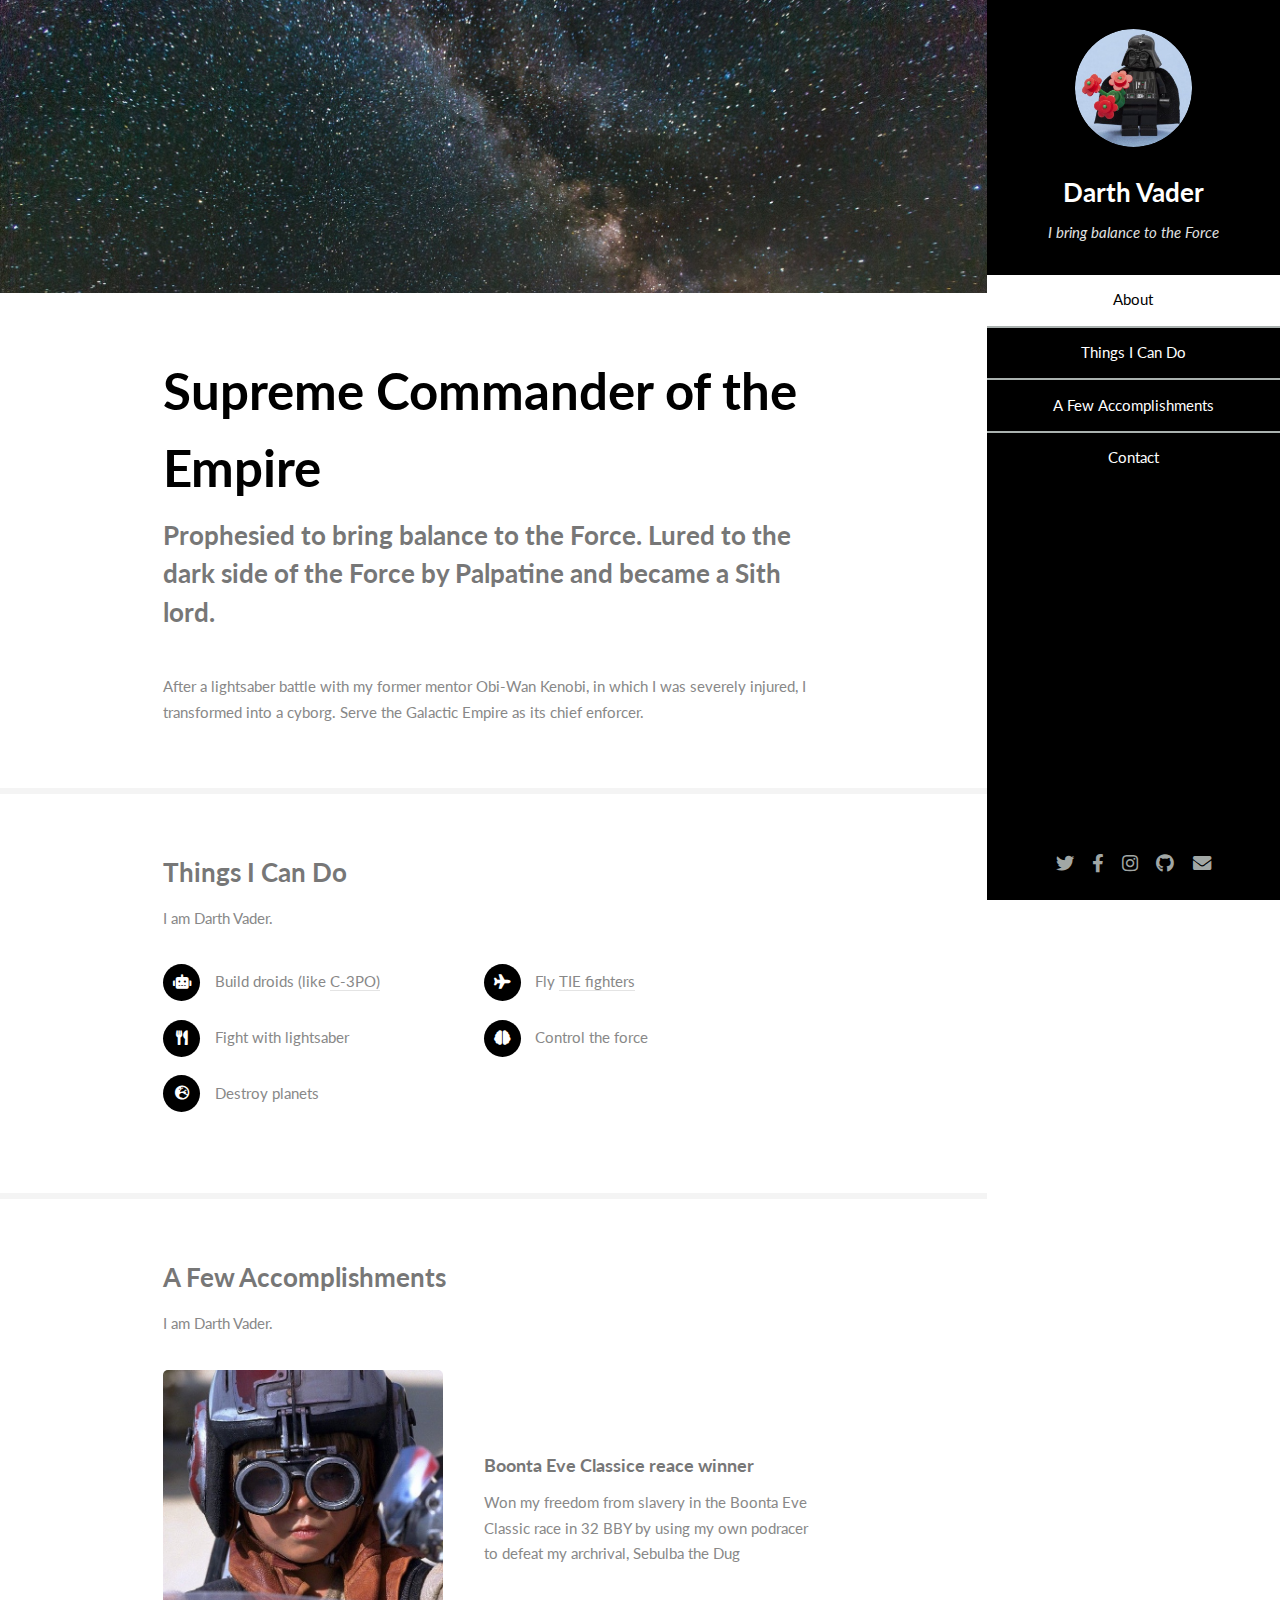
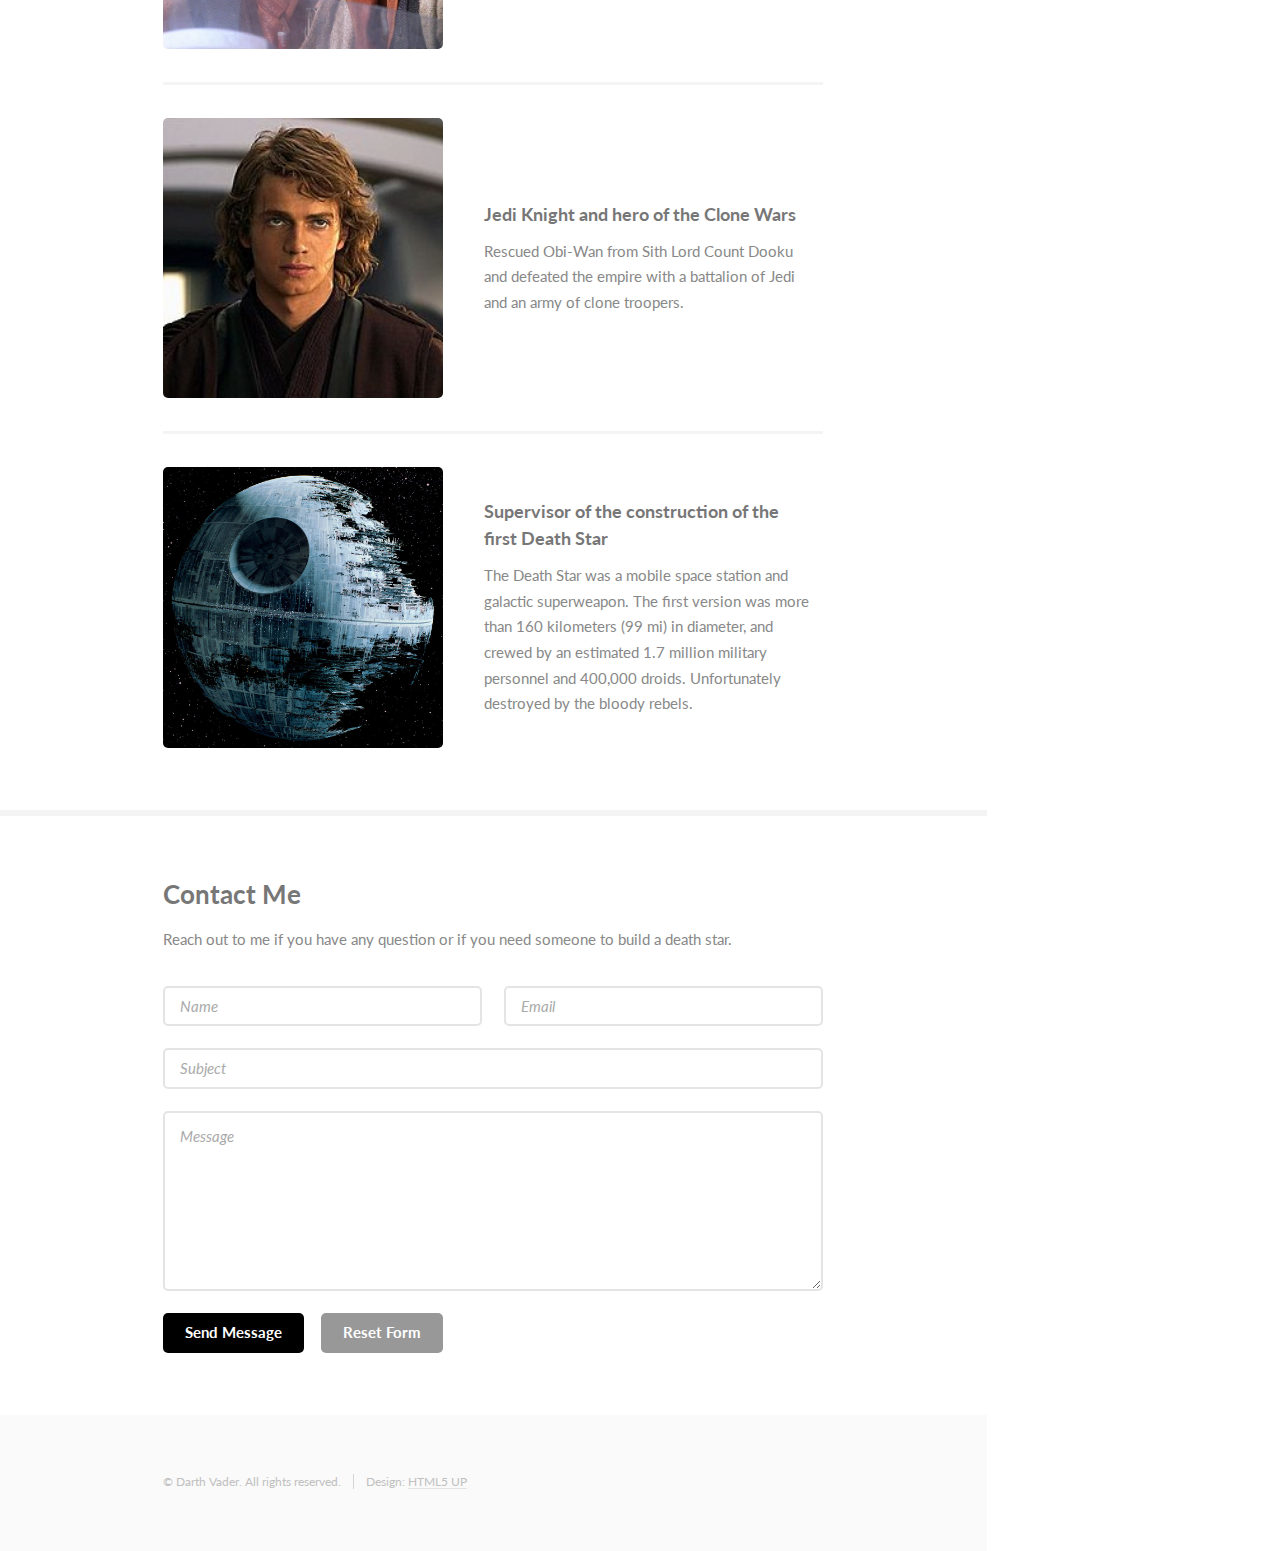
==== commit 10e1edda: "Minor design changes" ====
--- a/resume-template/index.html
+++ b/resume-template/index.html
@@ -110,15 +110,15 @@
 								<div class="container">
 									<h3>Contact Me</h3>
 									<p>Reach out to me if you have any question or if you need someone to build a death star.</p>
-									<form method="post" id="contact-form">
+									<form method="post" action="#" onSubmit="JavaScript:sendMessage()">
 										<div class="row gtr-uniform">
-											<div class="col-6 col-12-xsmall"><input type="text" name="name" id="name" placeholder="Name" /></div>
-											<div class="col-6 col-12-xsmall"><input type="email" name="email" id="email" placeholder="Email" /></div>
-											<div class="col-12"><input type="text" name="subject" id="subject" placeholder="Subject" /></div>
-											<div class="col-12"><textarea name="message" id="message" placeholder="Message" rows="6"></textarea></div>
+											<div class="col-6 col-12-xsmall"><input required type="text" name="name" id="name" placeholder="Name" /></div>
+											<div class="col-6 col-12-xsmall"><input required type="email" name="email" id="email" placeholder="Email" /></div>
+											<div class="col-12"><input required type="text" name="subject" id="subject" placeholder="Subject" /></div>
+											<div class="col-12"><textarea required name="message" id="message" placeholder="Message" rows="6"></textarea></div>
 											<div class="col-12">
 												<ul class="actions">
-													<li><input type="submit" onClick="sendMessage(event)" class="primary" value="Send Message" /></li>
+													<li><input type="submit" class="primary" value="Send Message" /></li>
 													<li><input type="reset" value="Reset Form" /></li>
 												</ul>
 											</div>
--- a/resume-template/assets/css/main.css
+++ b/resume-template/assets/css/main.css
@@ -117,7 +117,7 @@
 
 		a:hover {
 			border-bottom-color: transparent;
-			color: #4acaa8 !important;
+			color: #000000 !important;
 		}
 
 	strong, b {
@@ -1785,7 +1785,7 @@
 	}
 
 	header.major h2 {
-		color: #4acaa8;
+		color: #000000;
 		font-size: 3.5em;
 	}
 
@@ -1848,7 +1848,7 @@
 		input[type="email"]:focus,
 		select:focus,
 		textarea:focus {
-			border-color: #4acaa8;
+			border-color: #000000;
 		}
 
 	select {
@@ -1953,7 +1953,7 @@
 
 		input[type="checkbox"]:focus + label:before,
 		input[type="radio"]:focus + label:before {
-			border-color: #4acaa8;
+			border-color: #000000;
 		}
 
 	input[type="checkbox"] + label:before {
@@ -2402,7 +2402,7 @@
 			}
 
 			ul.feature-icons li:before {
-				background: #4acaa8;
+				background: #000000;
 				border-radius: 100%;
 				color: #ffffff;
 				display: block;
@@ -2618,7 +2618,7 @@
 		input[type="reset"].primary,
 		input[type="button"].primary,
 		.button.primary {
-			background-color: #4acaa8;
+			background-color: #000000;
 			color: #ffffff !important;
 		}
 
@@ -2626,14 +2626,14 @@
 			input[type="reset"].primary:hover,
 			input[type="button"].primary:hover,
 			.button.primary:hover {
-				background-color: #5ed0b1;
+				background-color: #5d6160;
 			}
 
 			input[type="submit"].primary:active,
 			input[type="reset"].primary:active,
 			input[type="button"].primary:active,
 			.button.primary:active {
-				background-color: #39c29d;
+				background-color: #5d6160;
 			}
 
 		input[type="submit"].disabled, input[type="submit"]:disabled,
@@ -2700,8 +2700,8 @@
 		-webkit-justify-content: space-between;
 		-ms-justify-content: space-between;
 		justify-content: space-between;
-		background: #4acaa8;
-		color: #d2f2e9;
+		background: #000000;
+		color: #e0e2e2;
 		height: 100%;
 		overflow-y: auto;
 		position: fixed;
@@ -2720,11 +2720,11 @@
 			}
 
 		#header header p {
-			color: #b7eadc;
+			color: #a1a7a5;
 		}
 
 		#header a {
-			color: #d2f2e9;
+			color: #e0e2e2;
 		}
 
 			#header a:hover {
@@ -2751,7 +2751,7 @@
 			}
 
 			#header > header p {
-				color: #d2f2e9;
+				color: #e0e2e2;
 				font-style: italic;
 				margin: 1em 0 0 0;
 			}
@@ -2772,7 +2772,7 @@
 			}
 
 				#header > footer .icons li a {
-					color: #b7eadc;
+					color: #a1a7a5;
 				}
 
 		#header > nav {
@@ -2789,7 +2789,7 @@
 			}
 
 				#header > nav ul li {
-					border-top: solid 2px #5ccfb1;
+					border-top: solid 2px #aab1af;
 					display: block;
 					padding: 0;
 				}
@@ -2808,7 +2808,7 @@
 
 						#header > nav ul li a.active {
 							background: #fff;
-							color: #4acaa8 !important;
+							color: #000000 !important;
 						}
 
 					#header > nav ul li:first-child {
@@ -3076,7 +3076,7 @@
 					}
 
 					#titleBar .toggle:before {
-						background: #4acaa8;
+						background: #5d6160;
 						color: #ffffff;
 						content: '\f0c9';
 						display: block;
